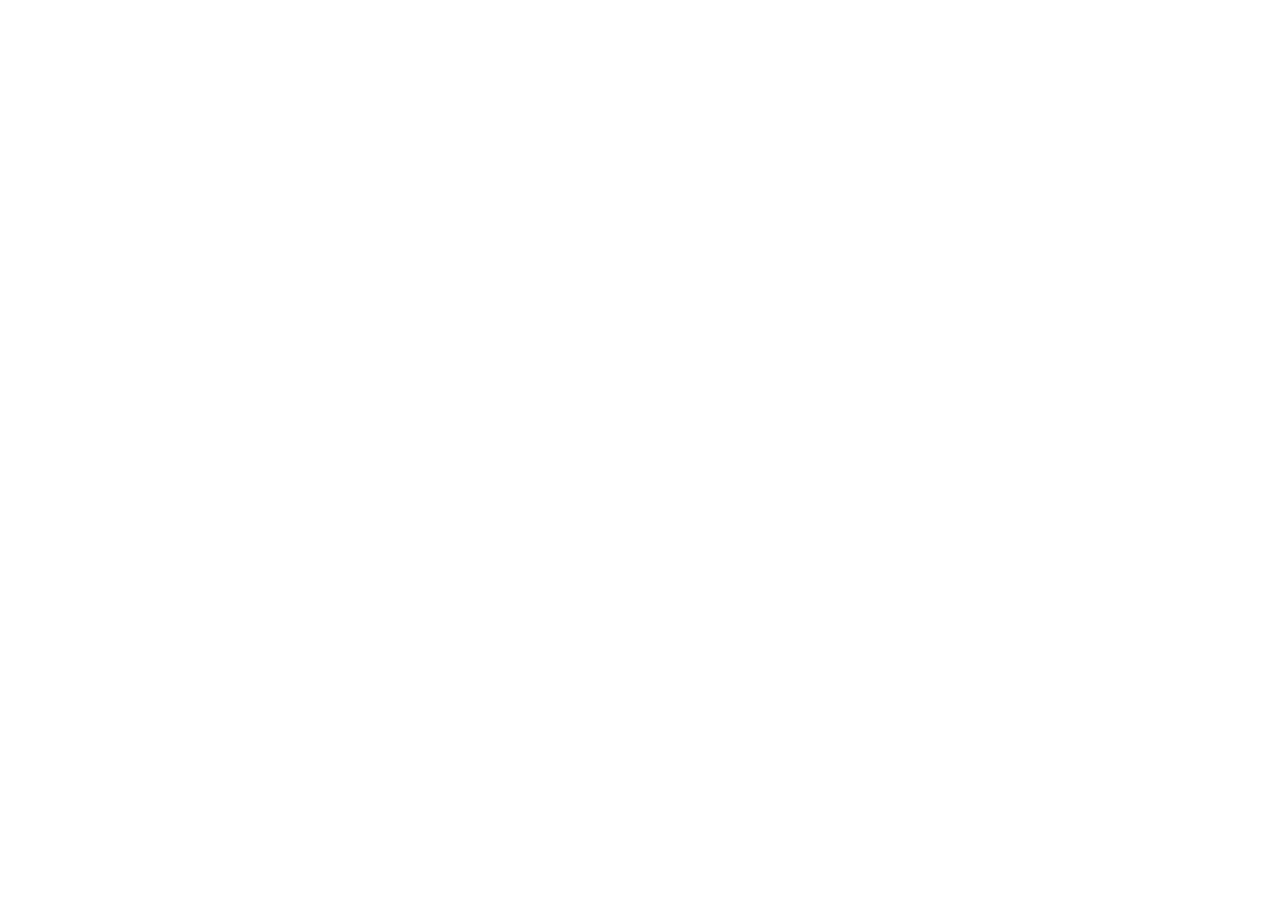
==== index.html @ 1d6443a6 "basic html code for index page - also the code for loading the data inside the load-data.js" ====
<!DOCTYPE html>
<html lang="en">
<head>
	<!-- Metadata and page setup -->
	<meta charset="UTF-8">
	<meta name="description" content="">
	<meta name="keywords" content="">
	<meta name="author" content="">

    <link rel="stylesheet" href="css/main.css">


    <script src="https://d3js.org/d3.v7.min.js" defer></script> 
    <script src="js/load-data.js" defer></script>
</head>
<body>

</body>
</html>
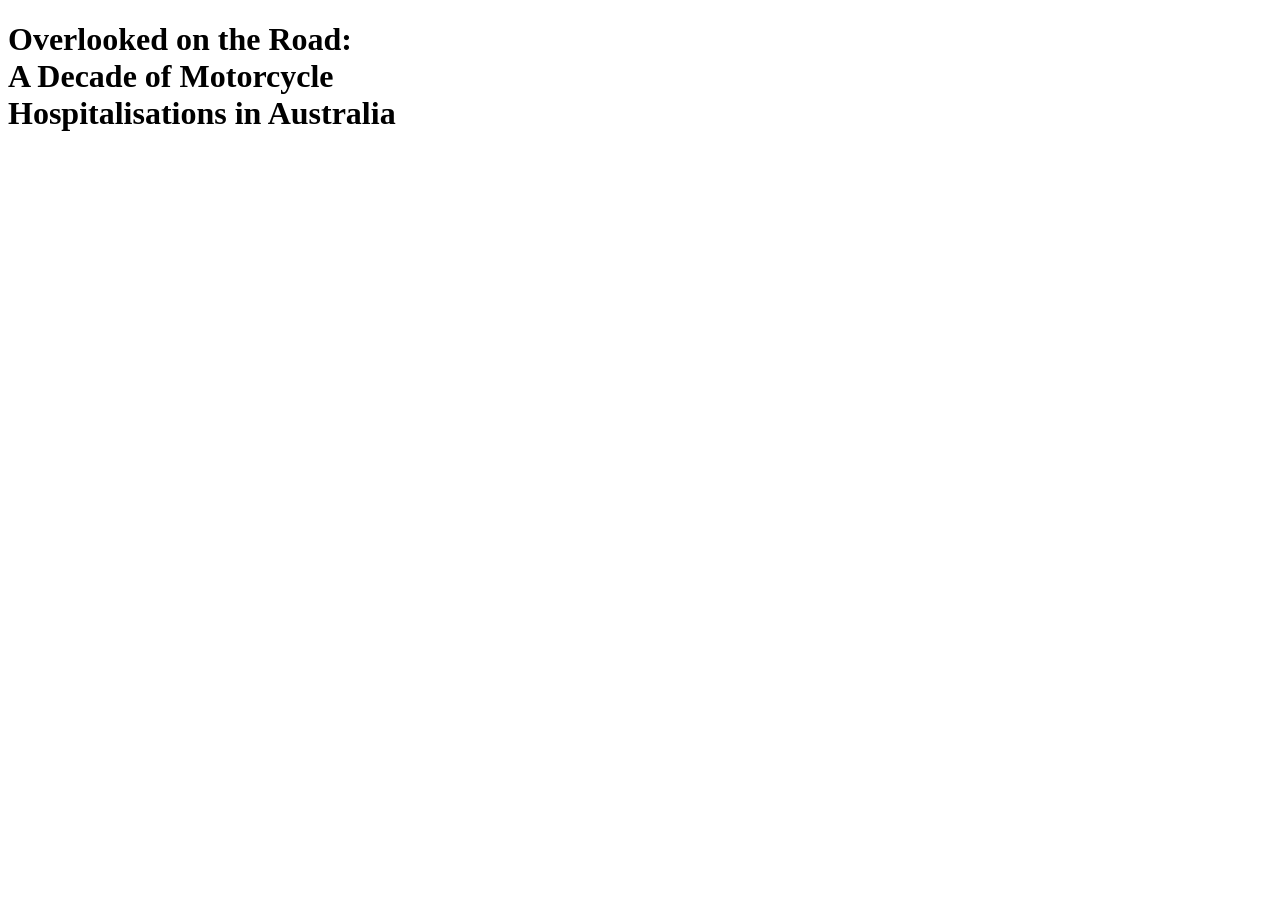
==== commit 992634ae: "added second line to line chart and now displays data based on per 10,000 vehicles" ====
--- a/index.html
+++ b/index.html
@@ -6,14 +6,30 @@
 	<meta name="description" content="">
 	<meta name="keywords" content="">
 	<meta name="author" content="">
+    <title>Overlooked on the Road</title>
 
     <link rel="stylesheet" href="css/main.css">
 
+    <script src="https://d3js.org/d3.v7.min.js" defer></script> <!--Need to keep at top of the js files-->
 
-    <script src="https://d3js.org/d3.v7.min.js" defer></script> 
-    <script src="js/load-data.js" defer></script>
+    <script src="js/line-chart.js" defer></script>
+
+    <script src="js/load-data.js" defer></script> <!--Need to keep at bottom of the js files-->
+
 </head>
 <body>
+    <header>
+        <h1>
+            Overlooked on the Road:<br>
+            A Decade of Motorcycle<br>
+            Hospitalisations in Australia
+        </h1>
+    </header>
+    <main>
+        <div id="line-chart"></div>
+    </main>
+    <footer>
 
+    </footer>
 </body>
 </html>
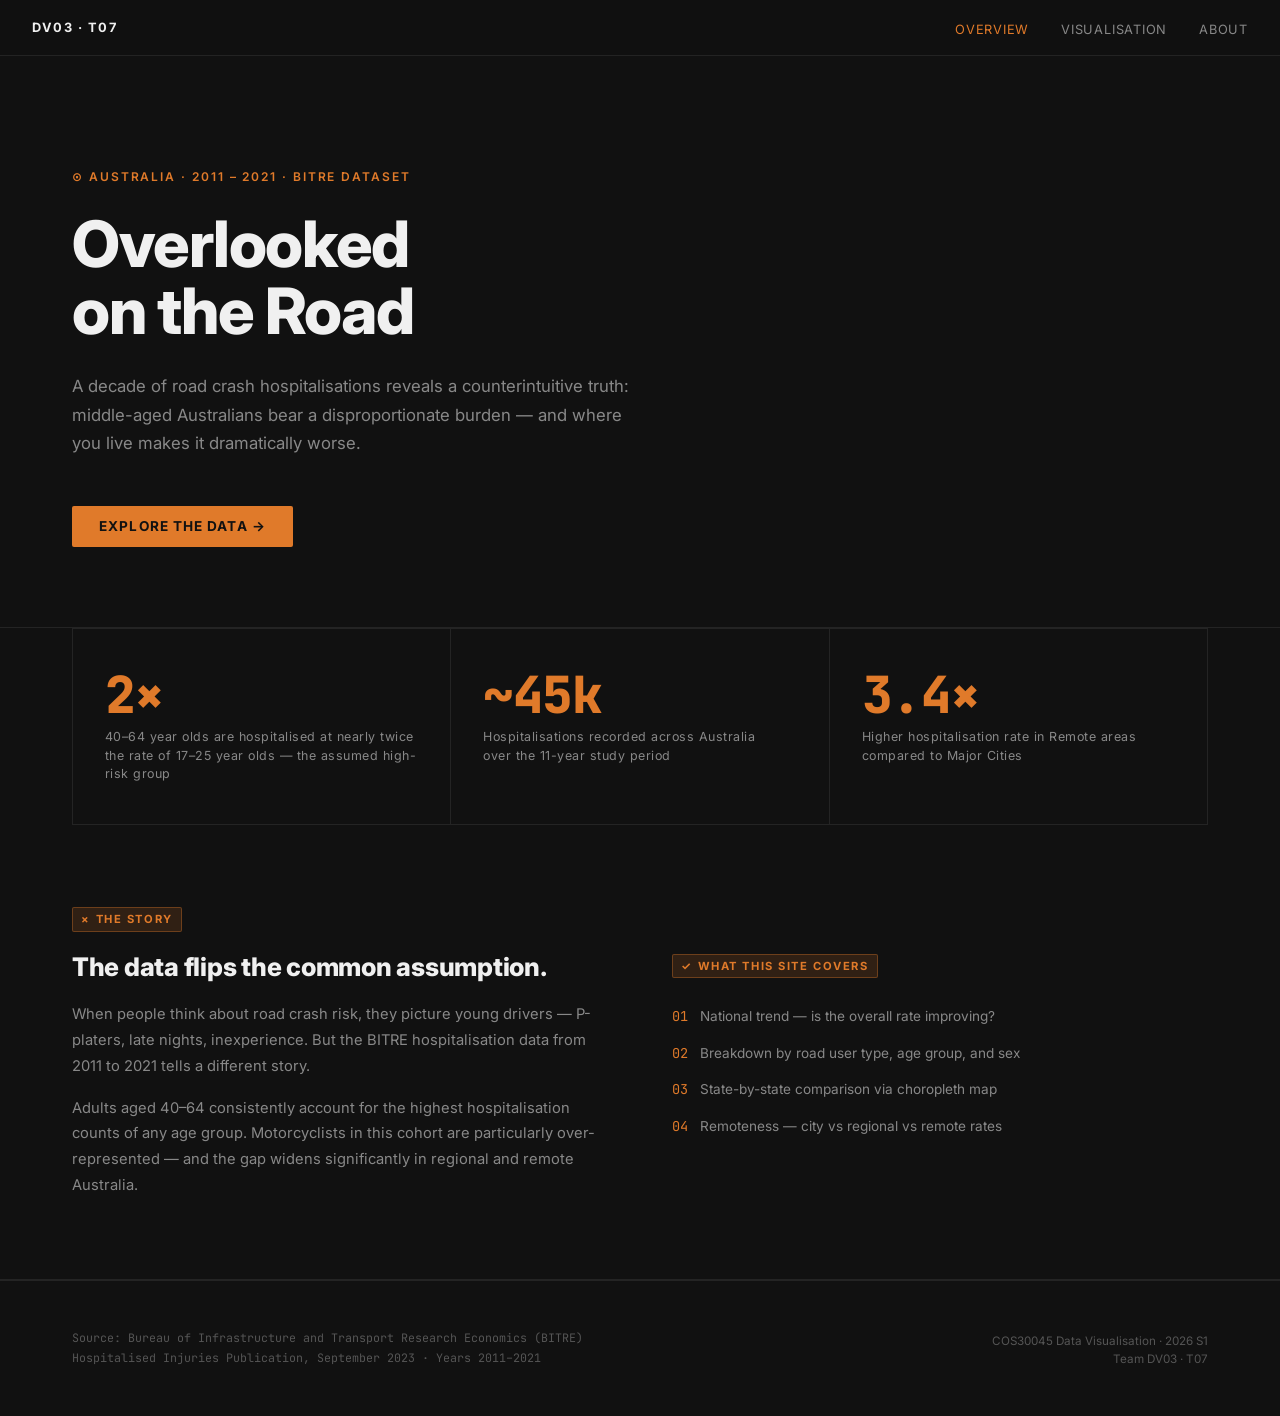
==== commit 9e649fa4: "Still ai mostly will polish the file soon" ====
--- a/index.html
+++ b/index.html
@@ -1,35 +1,134 @@
 <!DOCTYPE html>
 <html lang="en">
 <head>
-	<!-- Metadata and page setup -->
-	<meta charset="UTF-8">
-	<meta name="description" content="">
-	<meta name="keywords" content="">
-	<meta name="author" content="">
-    <title>Overlooked on the Road</title>
-
-    <link rel="stylesheet" href="css/main.css">
-
-    <script src="https://d3js.org/d3.v7.min.js" defer></script> <!--Need to keep at top of the js files-->
-
-    <script src="js/line-chart.js" defer></script>
-
-    <script src="js/load-data.js" defer></script> <!--Need to keep at bottom of the js files-->
-
+  <meta charset="UTF-8">
+  <meta name="viewport" content="width=device-width, initial-scale=1.0">
+  <meta name="description" content="A decade of road crash hospitalisations in Australia, 2011–2021.">
+  <title>Overlooked on the Road</title>
+  <link rel="preconnect" href="https://fonts.googleapis.com">
+  <link rel="preconnect" href="https://fonts.gstatic.com" crossorigin>
+  <link href="https://fonts.googleapis.com/css2?family=Inter:wght@400;600;700;800&family=JetBrains+Mono:wght@400;700&display=swap" rel="stylesheet">
+  <link rel="stylesheet" href="css/main.css">
 </head>
 <body>
-    <header>
-        <h1>
-            Overlooked on the Road:<br>
-            A Decade of Motorcycle<br>
-            Hospitalisations in Australia
-        </h1>
-    </header>
-    <main>
-        <div id="line-chart"></div>
-    </main>
-    <footer>
 
-    </footer>
+  <nav>
+    <span class="nav-logo">DV03 · T07</span>
+    <ul class="nav-links">
+      <li><a href="index.html" class="active">Overview</a></li>
+      <li><a href="visualisation.html">Visualisation</a></li>
+      <li><a href="about.html">About</a></li>
+      <!-- concept prototypes: see /Testing/concepts.html -->
+    </ul>
+  </nav>
+
+  <!-- HERO -->
+  <section class="hero">
+    <div class="container">
+      <p class="hero-eyebrow">⊙ Australia · 2011 – 2021 · BITRE Dataset</p>
+      <h1>Overlooked<br>on the Road</h1>
+      <p class="hero-sub">
+        A decade of road crash hospitalisations reveals a counterintuitive truth:
+        middle-aged Australians bear a disproportionate burden — and where you live
+        makes it dramatically worse.
+      </p>
+      <a href="visualisation.html" class="hero-cta">Explore the Data →</a>
+    </div>
+  </section>
+
+  <!-- KEY STATS -->
+  <section>
+    <div class="container" style="padding-top:0; padding-bottom:0;">
+      <div class="stat-strip">
+
+        <div class="stat-card">
+          <div class="stat-number">2×</div>
+          <div class="stat-label">
+            40–64 year olds are hospitalised at nearly twice<br>
+            the rate of 17–25 year olds — the assumed high-risk group
+          </div>
+        </div>
+
+        <div class="stat-card">
+          <div class="stat-number">~45k</div>
+          <div class="stat-label">
+            Hospitalisations recorded across Australia<br>
+            over the 11-year study period
+          </div>
+        </div>
+
+        <div class="stat-card">
+          <div class="stat-number">3.4×</div>
+          <div class="stat-label">
+            Higher hospitalisation rate in Remote areas<br>
+            compared to Major Cities
+          </div>
+        </div>
+
+      </div>
+    </div>
+  </section>
+
+  <!-- NARRATIVE INTRO -->
+  <section style="padding: 5rem 0; border-bottom: 1px solid var(--border);">
+    <div class="container">
+      <div class="section-label">× The Story</div>
+      <div style="display:grid; grid-template-columns: 1fr 1fr; gap: 4rem; align-items:start;">
+        <div>
+          <h2 style="font-size:1.6rem; font-weight:800; letter-spacing:-0.01em; margin-bottom:1.25rem; line-height:1.2;">
+            The data flips the common assumption.
+          </h2>
+          <p style="color:var(--text-dim); line-height:1.75; font-size:0.92rem; margin-bottom:1rem;">
+            When people think about road crash risk, they picture young drivers —
+            P-platers, late nights, inexperience. But the BITRE hospitalisation data
+            from 2011 to 2021 tells a different story.
+          </p>
+          <p style="color:var(--text-dim); line-height:1.75; font-size:0.92rem;">
+            Adults aged 40–64 consistently account for the highest hospitalisation
+            counts of any age group. Motorcyclists in this cohort are particularly
+            over-represented — and the gap widens significantly in regional and
+            remote Australia.
+          </p>
+        </div>
+        <div>
+          <div class="section-label">✓ What This Site Covers</div>
+          <ul style="list-style:none; display:flex; flex-direction:column; gap:1rem; margin-top:0.5rem;">
+            <li style="display:flex; gap:0.75rem; font-size:0.85rem; color:var(--text-dim);">
+              <span style="color:var(--accent); font-family:var(--font-mono); flex-shrink:0;">01</span>
+              National trend — is the overall rate improving?
+            </li>
+            <li style="display:flex; gap:0.75rem; font-size:0.85rem; color:var(--text-dim);">
+              <span style="color:var(--accent); font-family:var(--font-mono); flex-shrink:0;">02</span>
+              Breakdown by road user type, age group, and sex
+            </li>
+            <li style="display:flex; gap:0.75rem; font-size:0.85rem; color:var(--text-dim);">
+              <span style="color:var(--accent); font-family:var(--font-mono); flex-shrink:0;">03</span>
+              State-by-state comparison via choropleth map
+            </li>
+            <li style="display:flex; gap:0.75rem; font-size:0.85rem; color:var(--text-dim);">
+              <span style="color:var(--accent); font-family:var(--font-mono); flex-shrink:0;">04</span>
+              Remoteness — city vs regional vs remote rates
+            </li>
+          </ul>
+        </div>
+      </div>
+    </div>
+  </section>
+
+  <footer>
+    <div class="container">
+      <div class="footer-inner">
+        <div class="footer-source">
+          Source: Bureau of Infrastructure and Transport Research Economics (BITRE)<br>
+          Hospitalised Injuries Publication, September 2023 · Years 2011–2021
+        </div>
+        <div class="footer-team">
+          COS30045 Data Visualisation · 2026 S1<br>
+          Team DV03 · T07
+        </div>
+      </div>
+    </div>
+  </footer>
+
 </body>
-</html>+</html>
--- a/css/main.css
+++ b/css/main.css
@@ -0,0 +1,457 @@
+/* ─── ACCENT OPTIONS ──────────────────────────────────────────────────────────
+   Uncomment ONE accent block to switch the whole site colour.
+   All three are colourblind-safe (tested against deuteranopia + protanopia).
+   ─────────────────────────────────────────────────────────────────────────── */
+
+/* Option A — Amber / deep orange (warm, road/warning feel) */
+:root {
+  --accent:        #e07a2a;
+  --accent-dim:    rgba(224, 122, 42, 0.15);
+  --accent-border: rgba(224, 122, 42, 0.35);
+}
+
+/* Option B — Teal / cyan (medical, clinical, cooler)
+:root {
+  --accent:        #2ab8b8;
+  --accent-dim:    rgba(42, 184, 184, 0.15);
+  --accent-border: rgba(42, 184, 184, 0.35);
+}
+*/
+
+/* Option C — Soft purple / violet (neutral, analytics feel)
+:root {
+  --accent:        #9b7fe8;
+  --accent-dim:    rgba(155, 127, 232, 0.15);
+  --accent-border: rgba(155, 127, 232, 0.35);
+}
+*/
+
+/* ─── TOKENS ─────────────────────────────────────────────────────────────────*/
+:root {
+  --bg:          #111111;
+  --bg-raised:   #181818;
+  --border:      rgba(255, 255, 255, 0.08);
+  --text:        #f0f0f0;
+  --text-dim:    #888888;
+  --text-muted:  #555555;
+  --font-sans:   'Inter', 'Segoe UI', system-ui, sans-serif;
+  --font-mono:   'JetBrains Mono', 'Fira Mono', 'Courier New', monospace;
+}
+
+/* ─── RESET ──────────────────────────────────────────────────────────────────*/
+*, *::before, *::after { box-sizing: border-box; margin: 0; padding: 0; }
+
+html { font-size: 16px; scroll-behavior: smooth; }
+
+body {
+  background: var(--bg);
+  color: var(--text);
+  font-family: var(--font-sans);
+  line-height: 1.5;
+  -webkit-font-smoothing: antialiased;
+}
+
+a { color: var(--accent); text-decoration: none; }
+a:hover { text-decoration: underline; }
+
+/* ─── NAV ────────────────────────────────────────────────────────────────────*/
+nav {
+  position: sticky;
+  top: 0;
+  z-index: 100;
+  display: flex;
+  align-items: center;
+  justify-content: space-between;
+  padding: 0 2rem;
+  height: 56px;
+  border-bottom: 1px solid var(--border);
+  background: rgba(17, 17, 17, 0.92);
+  backdrop-filter: blur(8px);
+}
+
+.nav-logo {
+  font-size: 0.8rem;
+  font-weight: 700;
+  letter-spacing: 0.12em;
+  text-transform: uppercase;
+  color: var(--text);
+}
+
+.nav-links {
+  display: flex;
+  gap: 2rem;
+  list-style: none;
+}
+
+.nav-links a {
+  font-size: 0.8rem;
+  letter-spacing: 0.06em;
+  text-transform: uppercase;
+  color: var(--text-dim);
+  transition: color 0.15s;
+}
+
+.nav-links a:hover,
+.nav-links a.active {
+  color: var(--accent);
+  text-decoration: none;
+}
+
+/* ─── LAYOUT ─────────────────────────────────────────────────────────────────*/
+.container {
+  max-width: 1200px;
+  margin: 0 auto;
+  padding: 0 2rem;
+}
+
+/* ─── SECTION LABEL PILL ─────────────────────────────────────────────────────*/
+.section-label {
+  display: inline-flex;
+  align-items: center;
+  gap: 0.4em;
+  padding: 0.25em 0.75em;
+  border: 1px solid var(--accent-border);
+  background: var(--accent-dim);
+  border-radius: 2px;
+  font-size: 0.7rem;
+  font-weight: 700;
+  letter-spacing: 0.14em;
+  text-transform: uppercase;
+  color: var(--accent);
+  margin-bottom: 1.25rem;
+}
+
+/* ─── HERO ───────────────────────────────────────────────────────────────────*/
+.hero {
+  padding: 7rem 0 5rem;
+  border-bottom: 1px solid var(--border);
+}
+
+.hero-eyebrow {
+  font-size: 0.75rem;
+  font-weight: 600;
+  letter-spacing: 0.16em;
+  text-transform: uppercase;
+  color: var(--accent);
+  margin-bottom: 1.5rem;
+}
+
+.hero h1 {
+  font-size: clamp(2.4rem, 5vw, 4rem);
+  font-weight: 800;
+  line-height: 1.05;
+  letter-spacing: -0.02em;
+  max-width: 18ch;
+  margin-bottom: 1.75rem;
+}
+
+.hero-sub {
+  font-size: 1.05rem;
+  color: var(--text-dim);
+  max-width: 52ch;
+  margin-bottom: 3rem;
+  line-height: 1.7;
+}
+
+.hero-cta {
+  display: inline-block;
+  padding: 0.75em 2em;
+  background: var(--accent);
+  color: #111;
+  font-size: 0.85rem;
+  font-weight: 700;
+  letter-spacing: 0.08em;
+  text-transform: uppercase;
+  border-radius: 2px;
+  transition: opacity 0.15s;
+}
+
+.hero-cta:hover { opacity: 0.85; text-decoration: none; }
+
+/* ─── STAT STRIP ─────────────────────────────────────────────────────────────*/
+.stat-strip {
+  display: grid;
+  grid-template-columns: repeat(3, 1fr);
+  border-top: 1px solid var(--border);
+  border-left: 1px solid var(--border);
+}
+
+.stat-card {
+  padding: 2.5rem 2rem;
+  border-right: 1px solid var(--border);
+  border-bottom: 1px solid var(--border);
+}
+
+.stat-number {
+  font-size: clamp(2.2rem, 4vw, 3.2rem);
+  font-weight: 800;
+  letter-spacing: -0.03em;
+  color: var(--accent);
+  font-family: var(--font-mono);
+  line-height: 1;
+  margin-bottom: 0.5rem;
+}
+
+.stat-label {
+  font-size: 0.78rem;
+  color: var(--text-dim);
+  letter-spacing: 0.04em;
+  line-height: 1.5;
+}
+
+/* ─── CHART SECTIONS ─────────────────────────────────────────────────────────*/
+.chart-section {
+  padding: 5rem 0;
+  border-bottom: 1px solid var(--border);
+}
+
+.chart-header {
+  display: flex;
+  align-items: flex-start;
+  justify-content: space-between;
+  gap: 2rem;
+  margin-bottom: 2.5rem;
+  flex-wrap: wrap;
+}
+
+.chart-number {
+  font-size: 0.7rem;
+  font-weight: 700;
+  letter-spacing: 0.16em;
+  text-transform: uppercase;
+  color: var(--text-muted);
+  margin-bottom: 0.5rem;
+  font-family: var(--font-mono);
+}
+
+.chart-title {
+  font-size: 1.5rem;
+  font-weight: 700;
+  letter-spacing: -0.01em;
+  margin-bottom: 0.4rem;
+}
+
+.chart-desc {
+  font-size: 0.88rem;
+  color: var(--text-dim);
+  max-width: 56ch;
+  line-height: 1.65;
+}
+
+/* chart placeholder box */
+.chart-placeholder {
+  width: 100%;
+  height: 420px;
+  border: 1px solid var(--border);
+  background: var(--bg-raised);
+  display: flex;
+  align-items: center;
+  justify-content: center;
+  border-radius: 2px;
+  position: relative;
+  overflow: hidden;
+}
+
+.chart-placeholder-label {
+  font-size: 0.75rem;
+  letter-spacing: 0.1em;
+  text-transform: uppercase;
+  color: var(--text-muted);
+  font-family: var(--font-mono);
+}
+
+/* fake axis lines inside placeholder */
+.chart-placeholder::before {
+  content: '';
+  position: absolute;
+  left: 48px;
+  bottom: 36px;
+  right: 24px;
+  top: 24px;
+  border-left: 1px solid var(--border);
+  border-bottom: 1px solid var(--border);
+}
+
+/* ─── CONTROLS BAR ───────────────────────────────────────────────────────────*/
+.controls-bar {
+  display: flex;
+  align-items: center;
+  gap: 1.5rem;
+  flex-wrap: wrap;
+}
+
+.control-group {
+  display: flex;
+  flex-direction: column;
+  gap: 0.3rem;
+}
+
+.control-label {
+  font-size: 0.65rem;
+  font-weight: 700;
+  letter-spacing: 0.12em;
+  text-transform: uppercase;
+  color: var(--text-muted);
+}
+
+select, input[type="range"] {
+  background: var(--bg-raised);
+  border: 1px solid var(--border);
+  color: var(--text);
+  font-family: var(--font-sans);
+  font-size: 0.82rem;
+  padding: 0.4em 0.75em;
+  border-radius: 2px;
+  outline: none;
+  cursor: pointer;
+  transition: border-color 0.15s;
+}
+
+select:hover, select:focus { border-color: var(--accent); }
+
+input[type="range"] {
+  padding: 0;
+  width: 200px;
+  accent-color: var(--accent);
+}
+
+.year-display {
+  font-size: 0.9rem;
+  font-weight: 700;
+  font-family: var(--font-mono);
+  color: var(--accent);
+  min-width: 3ch;
+}
+
+/* toggle button */
+.toggle-btn {
+  display: inline-flex;
+  border: 1px solid var(--border);
+  border-radius: 2px;
+  overflow: hidden;
+}
+
+.toggle-btn button {
+  background: none;
+  border: none;
+  color: var(--text-dim);
+  font-size: 0.72rem;
+  font-weight: 600;
+  letter-spacing: 0.08em;
+  text-transform: uppercase;
+  padding: 0.4em 0.9em;
+  cursor: pointer;
+  transition: background 0.15s, color 0.15s;
+  font-family: var(--font-sans);
+}
+
+.toggle-btn button.active {
+  background: var(--accent-dim);
+  color: var(--accent);
+  border-right: 1px solid var(--accent-border);
+}
+
+.toggle-btn button:last-child { border-right: none; }
+
+/* ─── ANNOTATION CALLOUT ─────────────────────────────────────────────────────*/
+.callout {
+  display: inline-flex;
+  align-items: flex-start;
+  gap: 0.75rem;
+  padding: 1rem 1.25rem;
+  border: 1px solid var(--accent-border);
+  background: var(--accent-dim);
+  border-radius: 2px;
+  margin-top: 1.5rem;
+  max-width: 480px;
+}
+
+.callout-icon {
+  font-size: 1.1rem;
+  margin-top: 0.05rem;
+  flex-shrink: 0;
+}
+
+.callout-text {
+  font-size: 0.82rem;
+  line-height: 1.6;
+  color: var(--text-dim);
+}
+
+.callout-text strong { color: var(--text); }
+
+/* ─── TOOLTIP ────────────────────────────────────────────────────────────────*/
+.tooltip {
+  position: absolute;
+  background: var(--bg-raised);
+  border: 1px solid var(--border);
+  padding: 0.6rem 0.9rem;
+  font-size: 0.78rem;
+  font-family: var(--font-mono);
+  color: var(--text);
+  pointer-events: none;
+  border-radius: 2px;
+  box-shadow: 0 4px 20px rgba(0,0,0,0.4);
+  z-index: 50;
+  white-space: nowrap;
+}
+
+/* ─── LEGEND ─────────────────────────────────────────────────────────────────*/
+.legend {
+  display: flex;
+  gap: 1.5rem;
+  flex-wrap: wrap;
+  margin-top: 1rem;
+}
+
+.legend-item {
+  display: flex;
+  align-items: center;
+  gap: 0.45rem;
+  font-size: 0.78rem;
+  color: var(--text-dim);
+}
+
+.legend-swatch {
+  width: 20px;
+  height: 3px;
+  border-radius: 2px;
+  flex-shrink: 0;
+}
+
+/* ─── FOOTER ─────────────────────────────────────────────────────────────────*/
+footer {
+  padding: 3rem 0;
+  border-top: 1px solid var(--border);
+}
+
+.footer-inner {
+  display: flex;
+  justify-content: space-between;
+  align-items: flex-end;
+  gap: 2rem;
+  flex-wrap: wrap;
+}
+
+.footer-source {
+  font-size: 0.73rem;
+  color: var(--text-muted);
+  line-height: 1.7;
+  font-family: var(--font-mono);
+}
+
+.footer-team {
+  font-size: 0.73rem;
+  color: var(--text-muted);
+  text-align: right;
+}
+
+/* ─── RESPONSIVE ─────────────────────────────────────────────────────────────*/
+@media (max-width: 768px) {
+  .stat-strip { grid-template-columns: 1fr; }
+  .chart-header { flex-direction: column; }
+  .controls-bar { gap: 1rem; }
+  nav { padding: 0 1rem; }
+  .container { padding: 0 1rem; }
+  .hero { padding: 4rem 0 3rem; }
+}
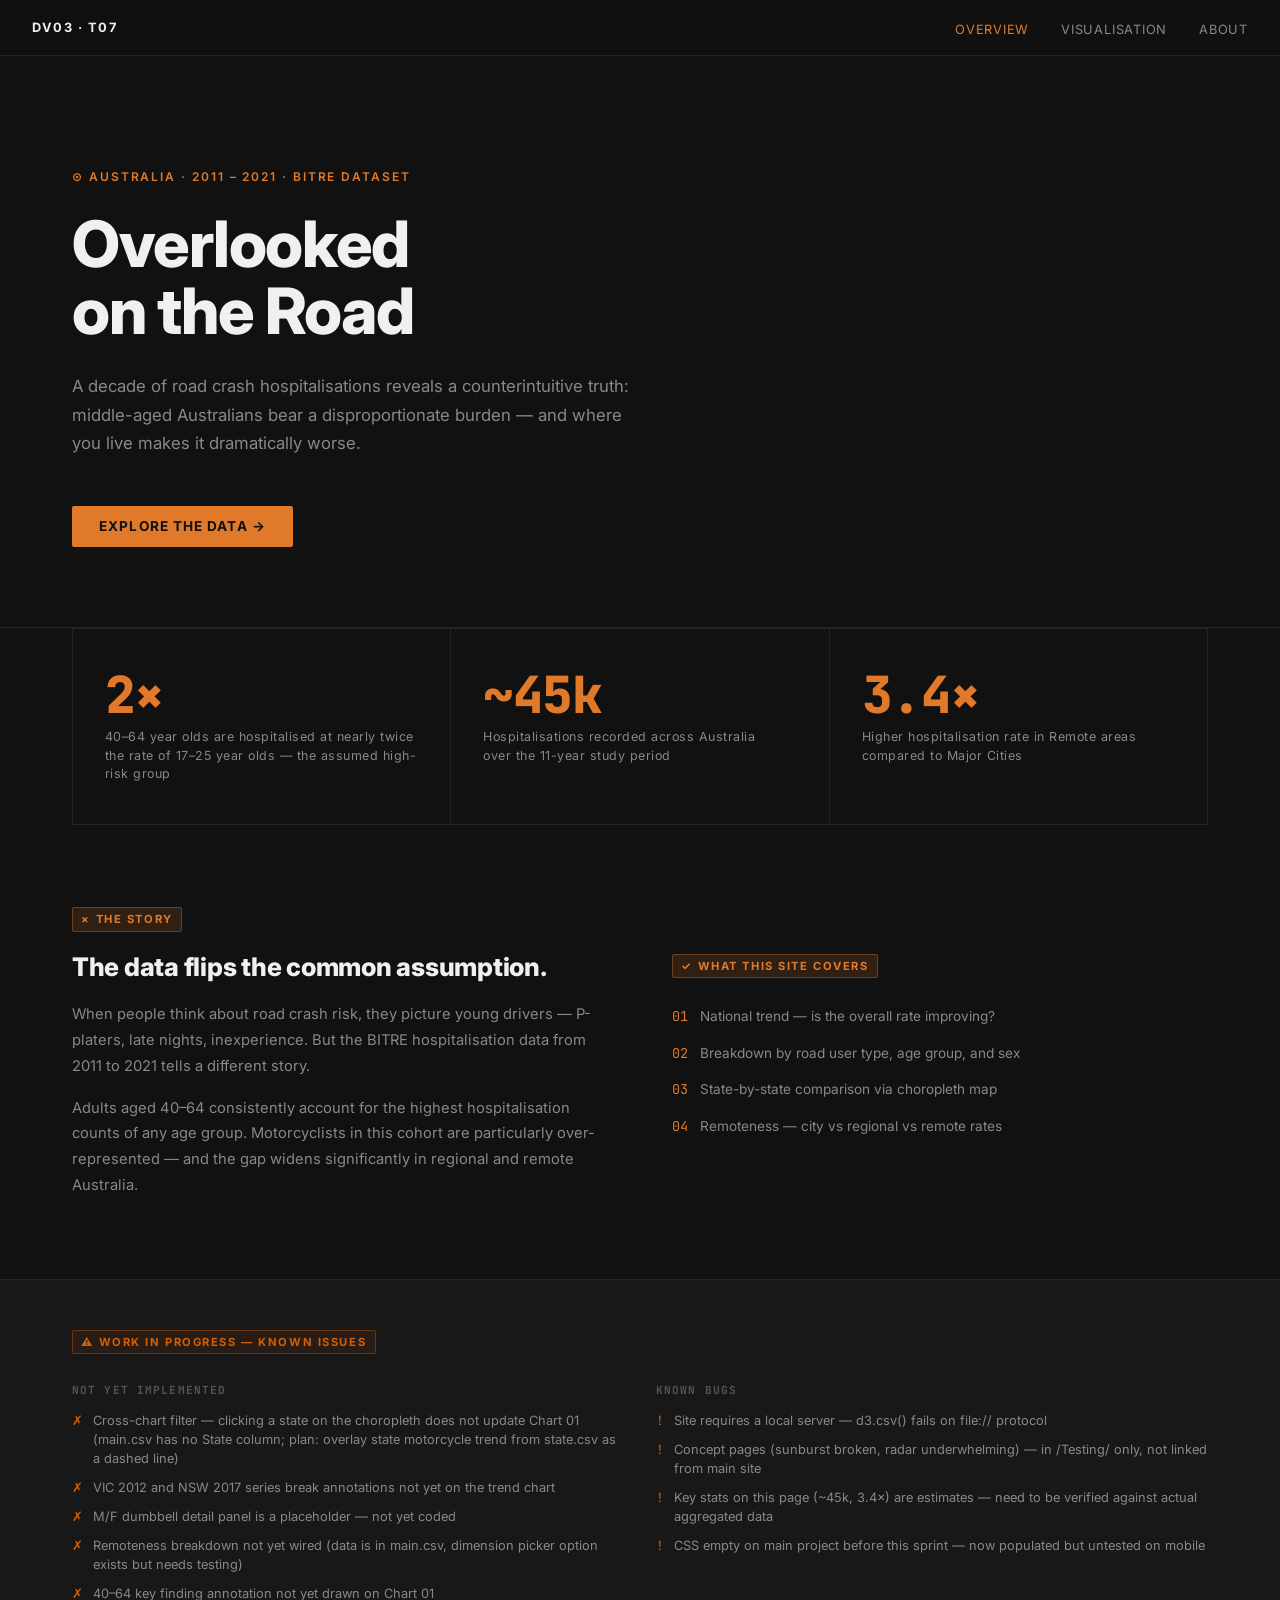
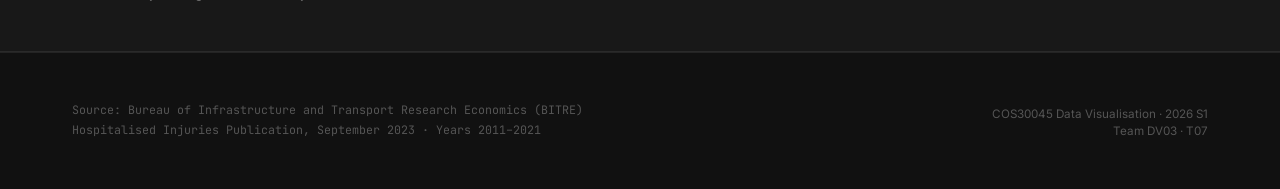
==== commit aadde637: "Put idea mds" ====
--- a/index.html
+++ b/index.html
@@ -115,6 +115,37 @@
     </div>
   </section>
 
+  <!-- ── KNOWN ISSUES (dev note — remove before final submission) ── -->
+  <section style="padding: 3rem 0; border-bottom: 1px solid var(--border); background: var(--bg-raised);">
+    <div class="container">
+      <div class="section-label" style="border-color:rgba(213,94,0,0.4); background:rgba(213,94,0,0.08); color:#D55E00;">⚠ Work in Progress — Known Issues</div>
+      <div style="display:grid; grid-template-columns:1fr 1fr; gap:2rem; margin-top:0.5rem;">
+
+        <div>
+          <p style="font-size:0.7rem; font-weight:700; letter-spacing:0.1em; text-transform:uppercase; color:var(--text-muted); font-family:var(--font-mono); margin-bottom:0.75rem;">Not yet implemented</p>
+          <ul style="list-style:none; display:flex; flex-direction:column; gap:0.6rem;">
+            <li style="font-size:0.8rem; color:var(--text-dim); display:flex; gap:0.6rem;"><span style="color:#D55E00; font-family:var(--font-mono); flex-shrink:0;">✗</span>Cross-chart filter — clicking a state on the choropleth does not update Chart 01 (main.csv has no State column; plan: overlay state motorcycle trend from state.csv as a dashed line)</li>
+            <li style="font-size:0.8rem; color:var(--text-dim); display:flex; gap:0.6rem;"><span style="color:#D55E00; font-family:var(--font-mono); flex-shrink:0;">✗</span>VIC 2012 and NSW 2017 series break annotations not yet on the trend chart</li>
+            <li style="font-size:0.8rem; color:var(--text-dim); display:flex; gap:0.6rem;"><span style="color:#D55E00; font-family:var(--font-mono); flex-shrink:0;">✗</span>M/F dumbbell detail panel is a placeholder — not yet coded</li>
+            <li style="font-size:0.8rem; color:var(--text-dim); display:flex; gap:0.6rem;"><span style="color:#D55E00; font-family:var(--font-mono); flex-shrink:0;">✗</span>Remoteness breakdown not yet wired (data is in main.csv, dimension picker option exists but needs testing)</li>
+            <li style="font-size:0.8rem; color:var(--text-dim); display:flex; gap:0.6rem;"><span style="color:#D55E00; font-family:var(--font-mono); flex-shrink:0;">✗</span>40–64 key finding annotation not yet drawn on Chart 01</li>
+          </ul>
+        </div>
+
+        <div>
+          <p style="font-size:0.7rem; font-weight:700; letter-spacing:0.1em; text-transform:uppercase; color:var(--text-muted); font-family:var(--font-mono); margin-bottom:0.75rem;">Known bugs</p>
+          <ul style="list-style:none; display:flex; flex-direction:column; gap:0.6rem;">
+            <li style="font-size:0.8rem; color:var(--text-dim); display:flex; gap:0.6rem;"><span style="color:#D55E00; font-family:var(--font-mono); flex-shrink:0;">!</span>Site requires a local server — d3.csv() fails on file:// protocol</li>
+            <li style="font-size:0.8rem; color:var(--text-dim); display:flex; gap:0.6rem;"><span style="color:#D55E00; font-family:var(--font-mono); flex-shrink:0;">!</span>Concept pages (sunburst broken, radar underwhelming) — in /Testing/ only, not linked from main site</li>
+            <li style="font-size:0.8rem; color:var(--text-dim); display:flex; gap:0.6rem;"><span style="color:#D55E00; font-family:var(--font-mono); flex-shrink:0;">!</span>Key stats on this page (~45k, 3.4×) are estimates — need to be verified against actual aggregated data</li>
+            <li style="font-size:0.8rem; color:var(--text-dim); display:flex; gap:0.6rem;"><span style="color:#D55E00; font-family:var(--font-mono); flex-shrink:0;">!</span>CSS empty on main project before this sprint — now populated but untested on mobile</li>
+          </ul>
+        </div>
+
+      </div>
+    </div>
+  </section>
+
   <footer>
     <div class="container">
       <div class="footer-inner">
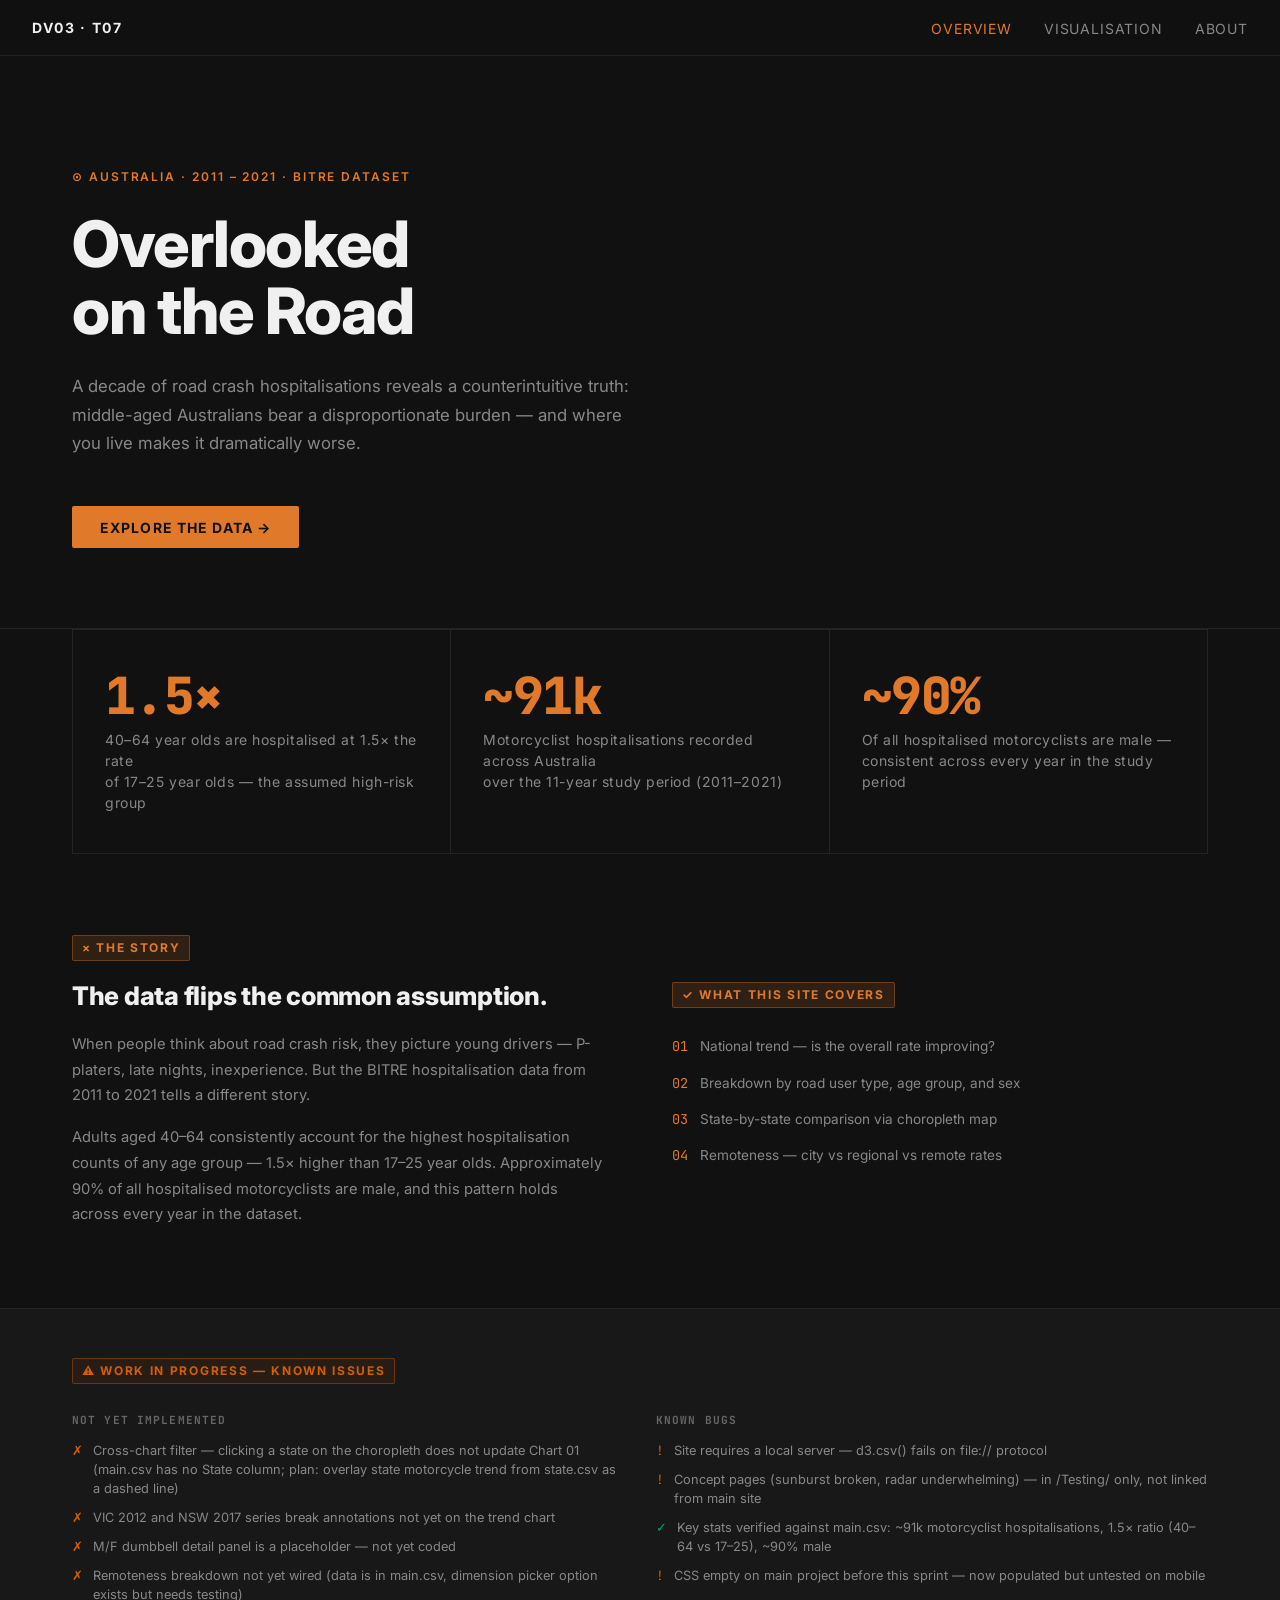
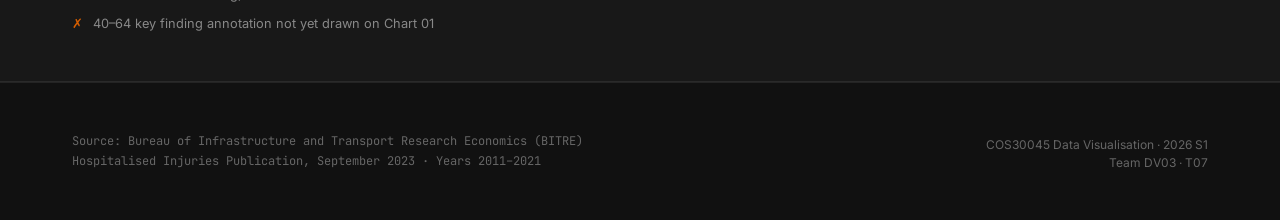
==== commit d6e5442d: "Fix statements on index and visualisation pages, verify key stats against main.csv and update design" ====
--- a/index.html
+++ b/index.html
@@ -42,26 +42,26 @@
       <div class="stat-strip">
 
         <div class="stat-card">
-          <div class="stat-number">2×</div>
+          <div class="stat-number">1.5×</div>
           <div class="stat-label">
-            40–64 year olds are hospitalised at nearly twice<br>
-            the rate of 17–25 year olds — the assumed high-risk group
+            40–64 year olds are hospitalised at 1.5× the rate<br>
+            of 17–25 year olds — the assumed high-risk group
           </div>
         </div>
 
         <div class="stat-card">
-          <div class="stat-number">~45k</div>
+          <div class="stat-number">~91k</div>
           <div class="stat-label">
-            Hospitalisations recorded across Australia<br>
-            over the 11-year study period
+            Motorcyclist hospitalisations recorded across Australia<br>
+            over the 11-year study period (2011–2021)
           </div>
         </div>
 
         <div class="stat-card">
-          <div class="stat-number">3.4×</div>
+          <div class="stat-number">~90%</div>
           <div class="stat-label">
-            Higher hospitalisation rate in Remote areas<br>
-            compared to Major Cities
+            Of all hospitalised motorcyclists are male —<br>
+            consistent across every year in the study period
           </div>
         </div>
 
@@ -85,9 +85,9 @@
           </p>
           <p style="color:var(--text-dim); line-height:1.75; font-size:0.92rem;">
             Adults aged 40–64 consistently account for the highest hospitalisation
-            counts of any age group. Motorcyclists in this cohort are particularly
-            over-represented — and the gap widens significantly in regional and
-            remote Australia.
+            counts of any age group — 1.5× higher than 17–25 year olds. Approximately
+            90% of all hospitalised motorcyclists are male, and this pattern holds
+            across every year in the dataset.
           </p>
         </div>
         <div>
@@ -137,7 +137,7 @@
           <ul style="list-style:none; display:flex; flex-direction:column; gap:0.6rem;">
             <li style="font-size:0.8rem; color:var(--text-dim); display:flex; gap:0.6rem;"><span style="color:#D55E00; font-family:var(--font-mono); flex-shrink:0;">!</span>Site requires a local server — d3.csv() fails on file:// protocol</li>
             <li style="font-size:0.8rem; color:var(--text-dim); display:flex; gap:0.6rem;"><span style="color:#D55E00; font-family:var(--font-mono); flex-shrink:0;">!</span>Concept pages (sunburst broken, radar underwhelming) — in /Testing/ only, not linked from main site</li>
-            <li style="font-size:0.8rem; color:var(--text-dim); display:flex; gap:0.6rem;"><span style="color:#D55E00; font-family:var(--font-mono); flex-shrink:0;">!</span>Key stats on this page (~45k, 3.4×) are estimates — need to be verified against actual aggregated data</li>
+            <li style="font-size:0.8rem; color:var(--text-dim); display:flex; gap:0.6rem;"><span style="color:#009E73; font-family:var(--font-mono); flex-shrink:0;">✓</span>Key stats verified against main.csv: ~91k motorcyclist hospitalisations, 1.5× ratio (40–64 vs 17–25), ~90% male</li>
             <li style="font-size:0.8rem; color:var(--text-dim); display:flex; gap:0.6rem;"><span style="color:#D55E00; font-family:var(--font-mono); flex-shrink:0;">!</span>CSS empty on main project before this sprint — now populated but untested on mobile</li>
           </ul>
         </div>
--- a/css/main.css
+++ b/css/main.css
@@ -33,10 +33,24 @@
   --border:      rgba(255, 255, 255, 0.08);
   --text:        #f0f0f0;
   --text-dim:    #888888;
-  --text-muted:  #555555;
+  --text-muted:  #666666;
   --font-sans:   'Inter', 'Segoe UI', system-ui, sans-serif;
   --font-mono:   'JetBrains Mono', 'Fira Mono', 'Courier New', monospace;
-}
+
+  /* ── type scale ── */
+  --fs-xs:   0.75rem;   /* 12px — captions, mono labels, footnotes */
+  --fs-sm:   0.875rem;  /* 14px — secondary text, descriptions, labels */
+  --fs-base: 1rem;      /* 16px — body */
+  --fs-lg:   1.125rem;  /* 18px — callout text, sub-headings */
+  --fs-xl:   1.5rem;    /* 24px — section titles */
+}
+
+/* ─── TYPE UTILITIES ─────────────────────────────────────────────────────────*/
+.fs-xs   { font-size: var(--fs-xs); }
+.fs-sm   { font-size: var(--fs-sm); }
+.fs-base { font-size: var(--fs-base); }
+.fs-lg   { font-size: var(--fs-lg); }
+.fs-xl   { font-size: var(--fs-xl); }
 
 /* ─── RESET ──────────────────────────────────────────────────────────────────*/
 *, *::before, *::after { box-sizing: border-box; margin: 0; padding: 0; }
@@ -70,7 +84,7 @@
 }
 
 .nav-logo {
-  font-size: 0.8rem;
+  font-size: var(--fs-sm);
   font-weight: 700;
   letter-spacing: 0.12em;
   text-transform: uppercase;
@@ -84,7 +98,7 @@
 }
 
 .nav-links a {
-  font-size: 0.8rem;
+  font-size: var(--fs-sm);
   letter-spacing: 0.06em;
   text-transform: uppercase;
   color: var(--text-dim);
@@ -113,7 +127,7 @@
   border: 1px solid var(--accent-border);
   background: var(--accent-dim);
   border-radius: 2px;
-  font-size: 0.7rem;
+  font-size: var(--fs-xs);
   font-weight: 700;
   letter-spacing: 0.14em;
   text-transform: uppercase;
@@ -128,7 +142,7 @@
 }
 
 .hero-eyebrow {
-  font-size: 0.75rem;
+  font-size: var(--fs-xs);
   font-weight: 600;
   letter-spacing: 0.16em;
   text-transform: uppercase;
@@ -158,7 +172,7 @@
   padding: 0.75em 2em;
   background: var(--accent);
   color: #111;
-  font-size: 0.85rem;
+  font-size: var(--fs-sm);
   font-weight: 700;
   letter-spacing: 0.08em;
   text-transform: uppercase;
@@ -193,7 +207,7 @@
 }
 
 .stat-label {
-  font-size: 0.78rem;
+  font-size: var(--fs-sm);
   color: var(--text-dim);
   letter-spacing: 0.04em;
   line-height: 1.5;
@@ -215,7 +229,7 @@
 }
 
 .chart-number {
-  font-size: 0.7rem;
+  font-size: var(--fs-xs);
   font-weight: 700;
   letter-spacing: 0.16em;
   text-transform: uppercase;
@@ -232,7 +246,7 @@
 }
 
 .chart-desc {
-  font-size: 0.88rem;
+  font-size: var(--fs-sm);
   color: var(--text-dim);
   max-width: 56ch;
   line-height: 1.65;
@@ -253,7 +267,7 @@
 }
 
 .chart-placeholder-label {
-  font-size: 0.75rem;
+  font-size: var(--fs-xs);
   letter-spacing: 0.1em;
   text-transform: uppercase;
   color: var(--text-muted);
@@ -287,7 +301,7 @@
 }
 
 .control-label {
-  font-size: 0.65rem;
+  font-size: var(--fs-xs);
   font-weight: 700;
   letter-spacing: 0.12em;
   text-transform: uppercase;
@@ -299,7 +313,7 @@
   border: 1px solid var(--border);
   color: var(--text);
   font-family: var(--font-sans);
-  font-size: 0.82rem;
+  font-size: var(--fs-sm);
   padding: 0.4em 0.75em;
   border-radius: 2px;
   outline: none;
@@ -316,7 +330,7 @@
 }
 
 .year-display {
-  font-size: 0.9rem;
+  font-size: var(--fs-base);
   font-weight: 700;
   font-family: var(--font-mono);
   color: var(--accent);
@@ -335,7 +349,7 @@
   background: none;
   border: none;
   color: var(--text-dim);
-  font-size: 0.72rem;
+  font-size: var(--fs-xs);
   font-weight: 600;
   letter-spacing: 0.08em;
   text-transform: uppercase;
@@ -373,7 +387,7 @@
 }
 
 .callout-text {
-  font-size: 0.82rem;
+  font-size: var(--fs-sm);
   line-height: 1.6;
   color: var(--text-dim);
 }
@@ -386,7 +400,7 @@
   background: var(--bg-raised);
   border: 1px solid var(--border);
   padding: 0.6rem 0.9rem;
-  font-size: 0.78rem;
+  font-size: var(--fs-sm);
   font-family: var(--font-mono);
   color: var(--text);
   pointer-events: none;
@@ -408,7 +422,7 @@
   display: flex;
   align-items: center;
   gap: 0.45rem;
-  font-size: 0.78rem;
+  font-size: var(--fs-sm);
   color: var(--text-dim);
 }
 
@@ -434,16 +448,34 @@
 }
 
 .footer-source {
-  font-size: 0.73rem;
+  font-size: var(--fs-xs);
   color: var(--text-muted);
   line-height: 1.7;
   font-family: var(--font-mono);
 }
 
 .footer-team {
-  font-size: 0.73rem;
+  font-size: var(--fs-xs);
   color: var(--text-muted);
   text-align: right;
+}
+
+/* ─── DATA CAVEAT ────────────────────────────────────────────────────────────*/
+.data-caveat {
+  display: flex;
+  align-items: flex-start;
+  gap: 0.4rem;
+  margin-top: 0.75rem;
+  font-size: var(--fs-xs);
+  font-family: var(--font-mono);
+  color: var(--text-dim);
+  line-height: 1.6;
+}
+
+.data-caveat::before {
+  content: '⚠';
+  flex-shrink: 0;
+  color: var(--accent);
 }
 
 /* ─── RESPONSIVE ─────────────────────────────────────────────────────────────*/
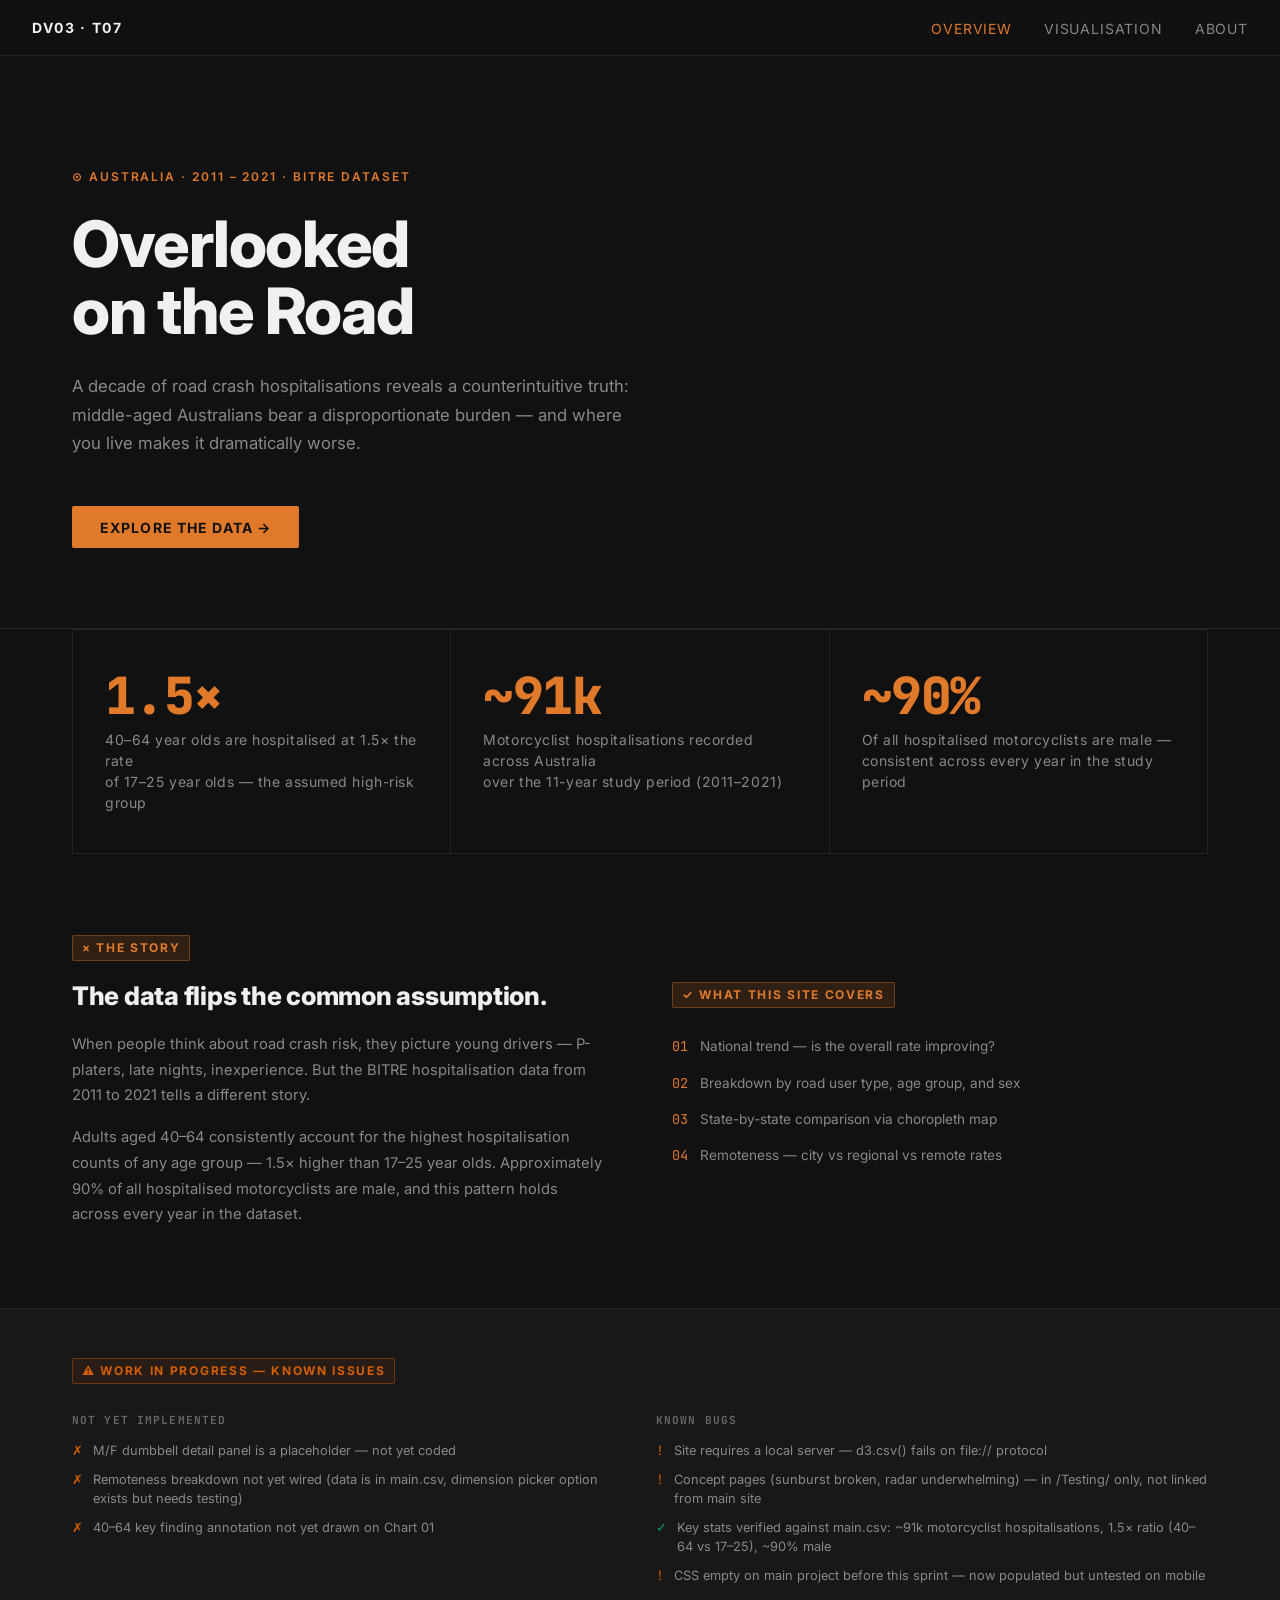
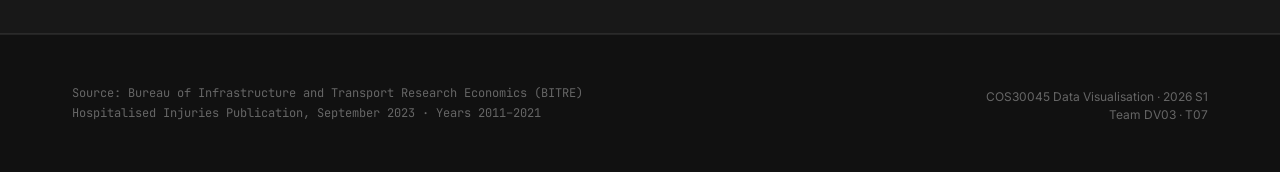
==== commit 189fb34b: "Put timeline breaks and adjust fonts and margins for better readability." ====
--- a/index.html
+++ b/index.html
@@ -124,9 +124,7 @@
         <div>
           <p style="font-size:0.7rem; font-weight:700; letter-spacing:0.1em; text-transform:uppercase; color:var(--text-muted); font-family:var(--font-mono); margin-bottom:0.75rem;">Not yet implemented</p>
           <ul style="list-style:none; display:flex; flex-direction:column; gap:0.6rem;">
-            <li style="font-size:0.8rem; color:var(--text-dim); display:flex; gap:0.6rem;"><span style="color:#D55E00; font-family:var(--font-mono); flex-shrink:0;">✗</span>Cross-chart filter — clicking a state on the choropleth does not update Chart 01 (main.csv has no State column; plan: overlay state motorcycle trend from state.csv as a dashed line)</li>
-            <li style="font-size:0.8rem; color:var(--text-dim); display:flex; gap:0.6rem;"><span style="color:#D55E00; font-family:var(--font-mono); flex-shrink:0;">✗</span>VIC 2012 and NSW 2017 series break annotations not yet on the trend chart</li>
-            <li style="font-size:0.8rem; color:var(--text-dim); display:flex; gap:0.6rem;"><span style="color:#D55E00; font-family:var(--font-mono); flex-shrink:0;">✗</span>M/F dumbbell detail panel is a placeholder — not yet coded</li>
+<li style="font-size:0.8rem; color:var(--text-dim); display:flex; gap:0.6rem;"><span style="color:#D55E00; font-family:var(--font-mono); flex-shrink:0;">✗</span>M/F dumbbell detail panel is a placeholder — not yet coded</li>
             <li style="font-size:0.8rem; color:var(--text-dim); display:flex; gap:0.6rem;"><span style="color:#D55E00; font-family:var(--font-mono); flex-shrink:0;">✗</span>Remoteness breakdown not yet wired (data is in main.csv, dimension picker option exists but needs testing)</li>
             <li style="font-size:0.8rem; color:var(--text-dim); display:flex; gap:0.6rem;"><span style="color:#D55E00; font-family:var(--font-mono); flex-shrink:0;">✗</span>40–64 key finding annotation not yet drawn on Chart 01</li>
           </ul>
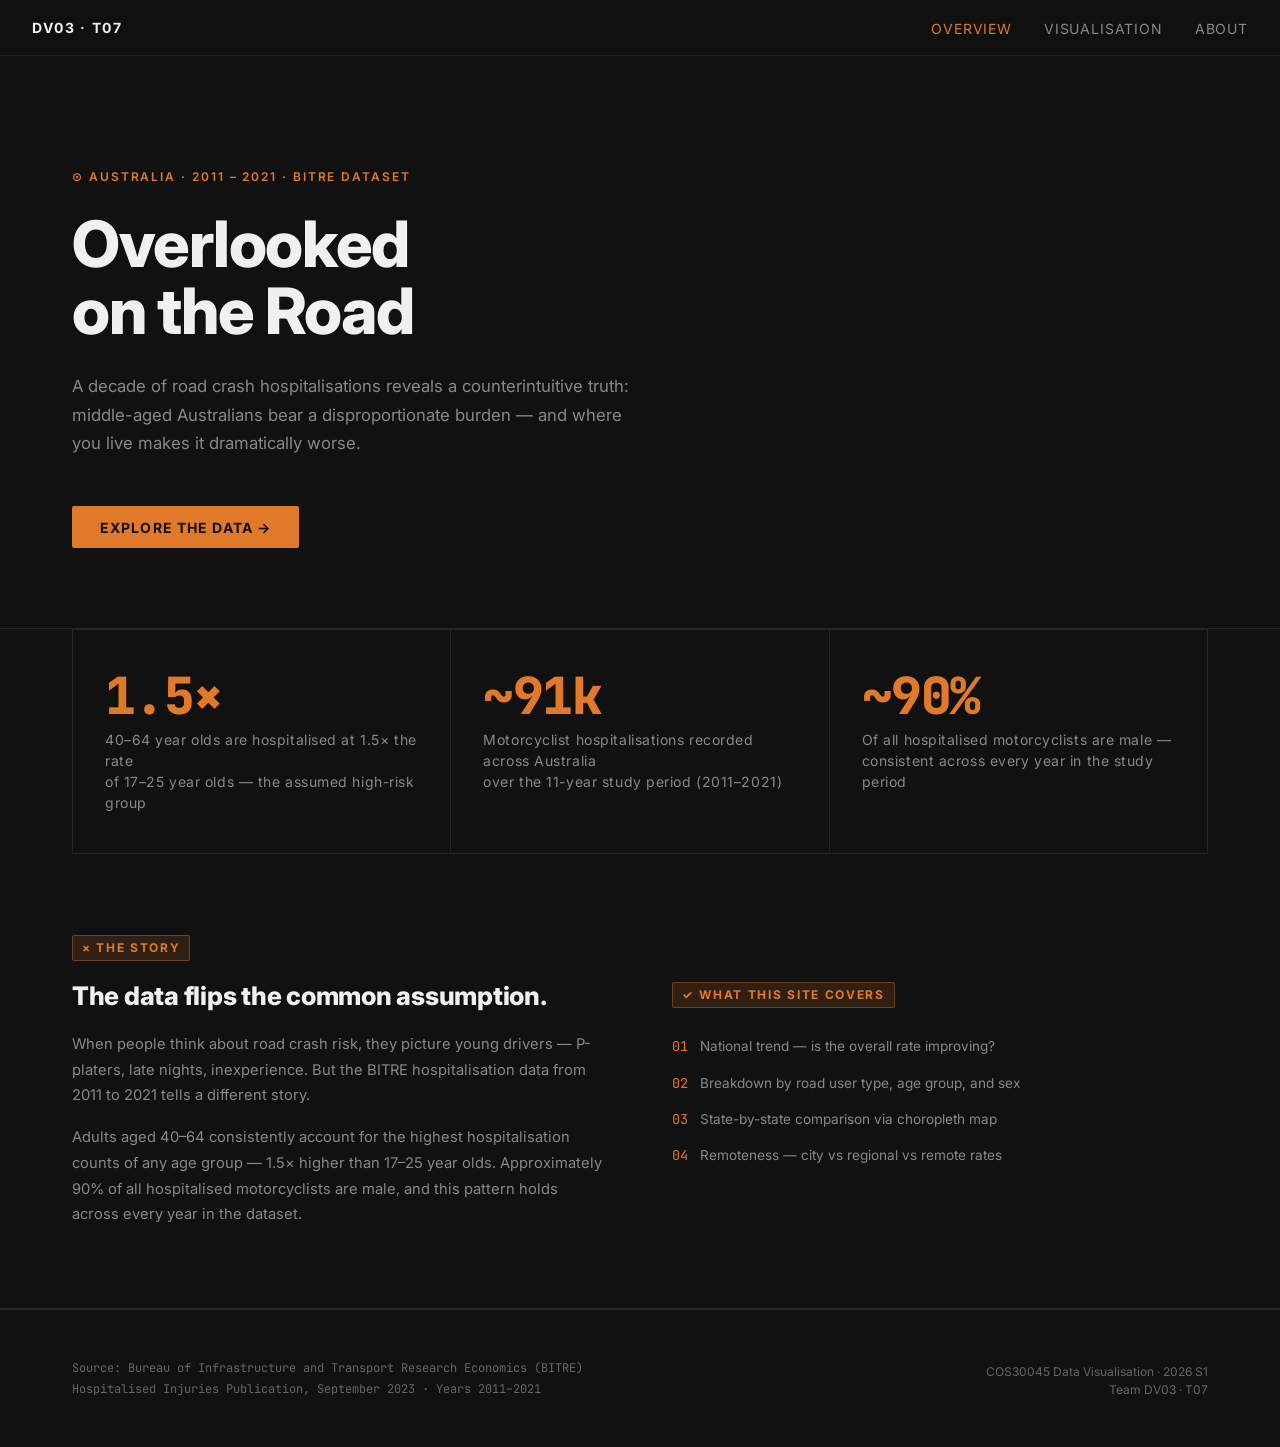
==== commit 6c9a5107: "Remove work in progress texts" ====
--- a/index.html
+++ b/index.html
@@ -115,35 +115,6 @@
     </div>
   </section>
 
-  <!-- ── KNOWN ISSUES (dev note — remove before final submission) ── -->
-  <section style="padding: 3rem 0; border-bottom: 1px solid var(--border); background: var(--bg-raised);">
-    <div class="container">
-      <div class="section-label" style="border-color:rgba(213,94,0,0.4); background:rgba(213,94,0,0.08); color:#D55E00;">⚠ Work in Progress — Known Issues</div>
-      <div style="display:grid; grid-template-columns:1fr 1fr; gap:2rem; margin-top:0.5rem;">
-
-        <div>
-          <p style="font-size:0.7rem; font-weight:700; letter-spacing:0.1em; text-transform:uppercase; color:var(--text-muted); font-family:var(--font-mono); margin-bottom:0.75rem;">Not yet implemented</p>
-          <ul style="list-style:none; display:flex; flex-direction:column; gap:0.6rem;">
-<li style="font-size:0.8rem; color:var(--text-dim); display:flex; gap:0.6rem;"><span style="color:#D55E00; font-family:var(--font-mono); flex-shrink:0;">✗</span>M/F dumbbell detail panel is a placeholder — not yet coded</li>
-            <li style="font-size:0.8rem; color:var(--text-dim); display:flex; gap:0.6rem;"><span style="color:#D55E00; font-family:var(--font-mono); flex-shrink:0;">✗</span>Remoteness breakdown not yet wired (data is in main.csv, dimension picker option exists but needs testing)</li>
-            <li style="font-size:0.8rem; color:var(--text-dim); display:flex; gap:0.6rem;"><span style="color:#D55E00; font-family:var(--font-mono); flex-shrink:0;">✗</span>40–64 key finding annotation not yet drawn on Chart 01</li>
-          </ul>
-        </div>
-
-        <div>
-          <p style="font-size:0.7rem; font-weight:700; letter-spacing:0.1em; text-transform:uppercase; color:var(--text-muted); font-family:var(--font-mono); margin-bottom:0.75rem;">Known bugs</p>
-          <ul style="list-style:none; display:flex; flex-direction:column; gap:0.6rem;">
-            <li style="font-size:0.8rem; color:var(--text-dim); display:flex; gap:0.6rem;"><span style="color:#D55E00; font-family:var(--font-mono); flex-shrink:0;">!</span>Site requires a local server — d3.csv() fails on file:// protocol</li>
-            <li style="font-size:0.8rem; color:var(--text-dim); display:flex; gap:0.6rem;"><span style="color:#D55E00; font-family:var(--font-mono); flex-shrink:0;">!</span>Concept pages (sunburst broken, radar underwhelming) — in /Testing/ only, not linked from main site</li>
-            <li style="font-size:0.8rem; color:var(--text-dim); display:flex; gap:0.6rem;"><span style="color:#009E73; font-family:var(--font-mono); flex-shrink:0;">✓</span>Key stats verified against main.csv: ~91k motorcyclist hospitalisations, 1.5× ratio (40–64 vs 17–25), ~90% male</li>
-            <li style="font-size:0.8rem; color:var(--text-dim); display:flex; gap:0.6rem;"><span style="color:#D55E00; font-family:var(--font-mono); flex-shrink:0;">!</span>CSS empty on main project before this sprint — now populated but untested on mobile</li>
-          </ul>
-        </div>
-
-      </div>
-    </div>
-  </section>
-
   <footer>
     <div class="container">
       <div class="footer-inner">
